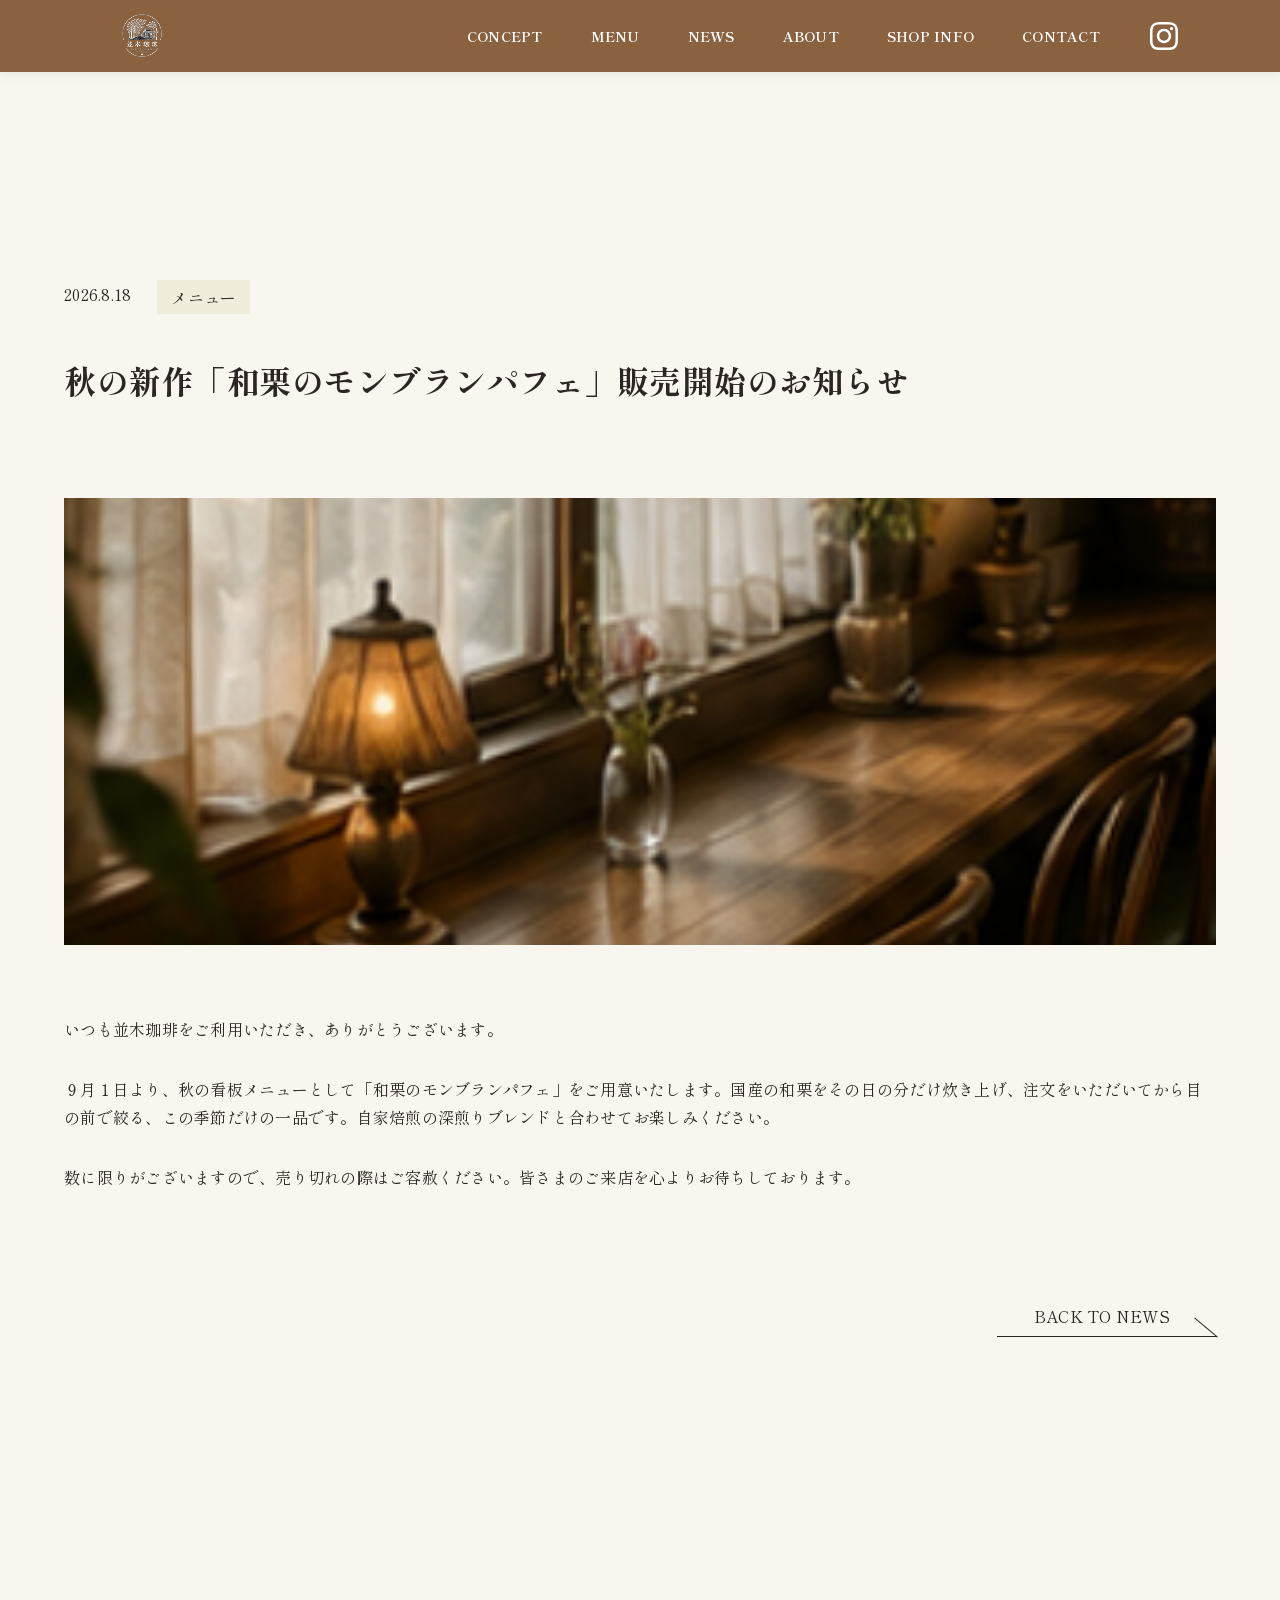
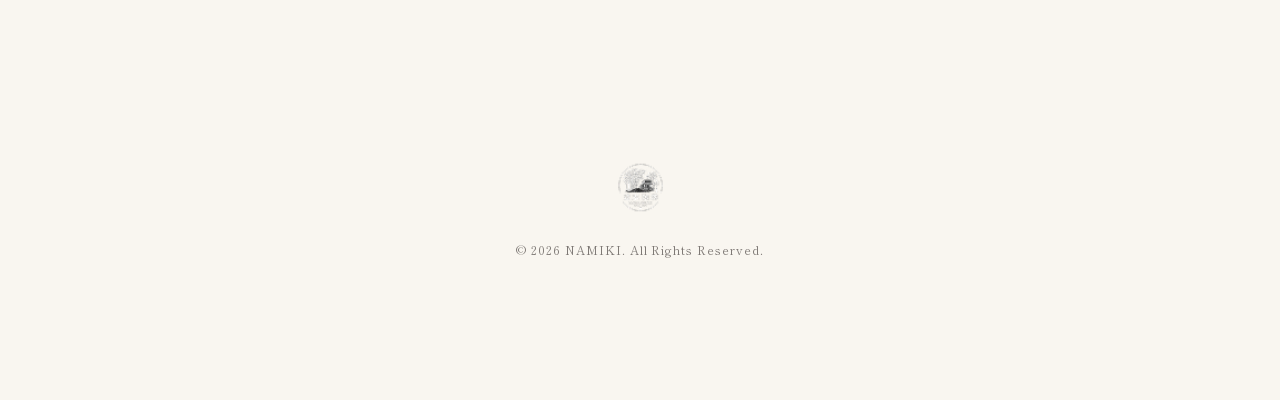
==== docs/news-single.html @ 64cb024b "Add static demo site for GitHub Pages WordPress なしでテーマのテンプレートを実行し、静的 HTML を書き出す ビルドスクリプトを追加。出力を docs" ====
<!doctype html>
<html lang="ja">
<head>
<meta charset="utf-8" />
<meta name="viewport" content="width=device-width,initial-scale=1" />
<meta name="format-detection" content="telephone=no" />

<meta name="description" content="街角の喫茶店。一杯ずつ淹れる珈琲と、季節の甘味。" />

<!-- favicon/web-clip-icon -->
<link rel="icon" href="./assets/img/favicon.ico" type="image/ico" />
<link rel="icon" href="./assets/img/favicon.png" type="image/png" />
<link rel="icon" href="./assets/img/favicon.svg" type="image/svg+xml" />
<link rel="apple-touch-icon" href="./assets/img/webclip.png" />

<!-- ogp -->
<meta property="og:site_name" content="並木珈琲" />
<meta property="og:url" content="news-single.html" />
<meta property="og:type" content="article" />
<meta property="og:title" content="秋の新作「和栗のモンブランパフェ」販売開始のお知らせ | 並木珈琲" />
<meta property="og:description" content="街角の喫茶店。一杯ずつ淹れる珈琲と、季節の甘味。" />
<meta property="og:locale" content="ja_JP" />
<meta name="twitter:card" content="summary_large_image" />

<!-- google fonts -->
<link rel="preconnect" href="https://fonts.googleapis.com" />
<link rel="preconnect" href="https://fonts.gstatic.com" crossorigin />


<title>秋の新作「和栗のモンブランパフェ」販売開始のお知らせ | 並木珈琲</title>
<link rel="stylesheet" href="https://fonts.googleapis.com/css2?family=Playfair+Display:ital,wght@0,400..900;1,400..900&amp;family=Shippori+Mincho&amp;display=swap" />
<link rel="stylesheet" href="./assets/css/reset.css" />
<link rel="stylesheet" href="./assets/css/main.css" />
</head>
<body class="page">

<!-- ▼header▼ -->
<header class="l_header">
	<h1 class="l_header-logo">
		<a href="index.html" class="l_header-logo_link">
			<img
				src="./assets/img/img_logo.png"
				alt="並木珈琲ロゴ"
				class="l_header-logo_img"
			/>
		</a>
	</h1>

	<nav class="l_header-nav js_nav">
			<ul class="l_header-nav_list">
		<li class="l_header-nav_item"><a href="index.html#concept" class="l_header-nav_link">CONCEPT</a></li>
		<li class="l_header-nav_item"><a href="index.html#menu" class="l_header-nav_link">MENU</a></li>
		<li class="l_header-nav_item"><a href="index.html#news" class="l_header-nav_link">NEWS</a></li>
		<li class="l_header-nav_item"><a href="index.html#about" class="l_header-nav_link">ABOUT</a></li>
		<li class="l_header-nav_item"><a href="index.html#shop-info" class="l_header-nav_link">SHOP INFO</a></li>
		<li class="l_header-nav_item"><a href="index.html#contact" class="l_header-nav_link">CONTACT</a></li>
		<li class="l_header-nav_item">
			<a href="https://instagram.com" target="_blank" rel="noopener" class="l_header-nav_link">
				<span class="l_header-nav_text-sp">Instagram</span>
				<svg class="l_header-nav_icon-pc" xmlns="http://www.w3.org/2000/svg" viewBox="0 0 448 512" width="24" height="24" fill="currentColor">
					<path d="M224.1 141c-63.6 0-114.9 51.3-114.9 114.9s51.3 114.9 114.9 114.9S339 319.5 339 255.9 287.7 141 224.1 141zm0 189.9c-41.4 0-75-33.6-75-75s33.6-75 75-75 75 33.6 75 75-33.6 75-75 75zm146.2-193.4c0 14.9-12 26.9-26.9 26.9-14.9 0-26.9-12-26.9-26.9s12-26.9 26.9-26.9c14.9 0 26.9 12 26.9 26.9zm76.1 27.2c-1.7-35.9-9.9-67.7-36.2-93.9-26.2-26.2-58-34.4-93.9-36.2-37-2.1-147.9-2.1-184.9 0-35.8 1.7-67.6 9.9-93.9 36.1s-34.4 58-36.2 93.9c-2.1 37-2.1 147.9 0 184.9 1.7 35.9 9.9 67.7 36.2 93.9s58 34.4 93.9 36.2c37 2.1 147.9 2.1 184.9 0 35.9-1.7 67.7-9.9 93.9-36.2 26.2-26.2 34.4-58 36.2-93.9 2.1-37 2.1-147.8 0-184.8zM398.8 388c-7.8 19.6-22.9 34.7-42.6 42.6-29.5 11.7-99.5 9-132.1 9s-102.7 2.6-132.1-9c-19.6-7.8-34.7-22.9-42.6-42.6-11.7-29.5-9-99.5-9-132.1s-2.6-102.7 9-132.1c7.8-19.6 22.9-34.7 42.6-42.6 29.5-11.7 99.5-9 132.1-9s102.7-2.6 132.1 9c19.6 7.8 34.7 22.9 42.6 42.6 11.7 29.5 9 99.5 9 132.1s2.7 102.7-9 132.1z" />
				</svg>
			</a>
		</li>
	</ul>
		</nav>

	<!--ハンバーガーメニュー-->
	<button class="m_hamburger js_hamburger" aria-label="メニューを開閉する">
		<span class="m_hamburger-bar"></span>
		<span class="m_hamburger-bar"></span>
		<span class="m_hamburger-bar"></span>
	</button>
</header>
<!-- ▲header▲ -->


	<div class="single_contents l_container">
		<main class="singe_main">
			<div class="single_main_meta">
				<time datetime="2026-08-18" class="single_main_meta-date">2026.8.18</time>
				<span class="single_main_meta-cat">メニュー</span>
			</div>
			<h1 class="single_main_title">秋の新作「和栗のモンブランパフェ」販売開始のお知らせ</h1>

							<div class="single_main_thumb-wrapper">
					<img src="./assets/img/img_gallery-03.png" width="1200" height="800" alt="" class="single_main_thumb" />				</div>
			
			<div class="single_main_contents">
				<p>いつも並木珈琲をご利用いただき、ありがとうございます。</p>
<p>９月１日より、秋の看板メニューとして「和栗のモンブランパフェ」をご用意いたします。国産の和栗をその日の分だけ炊き上げ、注文をいただいてから目の前で絞る、この季節だけの一品です。自家焙煎の深煎りブレンドと合わせてお楽しみください。</p>
<p>数に限りがございますので、売り切れの際はご容赦ください。皆さまのご来店を心よりお待ちしております。</p>			</div>

			<div class="single_main_btn-wrapper">
				<a href="news.html" class="single_main_btn">BACK TO NEWS</a>
			</div>
		</main>
	</div>


	<!-- ▼▼▼ footer  ▼▼▼ -->
	<footer class="l-footer">
		<h1 class="l-footer-logo">
			<a href="index.html" class="l_footer-logo_link">
				<img
					src="./assets/img/img_logo.png"
					alt="並木珈琲ロゴ"
					class="l-footer-logo-img"
				/>
			</a>
		</h1>
		<p class="l-copyright">&copy; 2026 NAMIKI. All Rights Reserved.</p>
	</footer>
	<!-- ▲▲▲ footer ここまで ▲▲▲ -->

	<script src="./assets/js/main.js"></script>
</body>
</html>
---- docs/assets/css/main.css ----
@charset "UTF-8";

/* --------------------------------------------------------------------------
   1. Variables
   -------------------------------------------------------------------------- */
:root {
  /* Color - スタイルガイド定義 */
  --color-cream: #f9f6f0;
  --color-beige: #f0eddc;
  --color-dark: #2c2523;
  --color-brown: #8a6240;
  --color-gray: #aaaaaa;
  --color-white: #ffffff;

  /* Color  */
  --color-text: var(--color-dark);
  --color-bg: var(--color-cream);
  --black-color: var(--color-dark);
  --white-color: var(--color-white);
  --gray-color: var(--color-gray);
  --primary-color: var(--color-cream);
  --accent-color: var(--color-brown);
  --beige-color: var(--color-beige);

  /* Font family */
  --font-display: "Playfair Display", serif; /* 大見出し・NEWS・ヘッダー */
  --font-jp-heading: "Zen Maru Gothic", sans-serif; /* メニュー(ナビ・タブ) */
  --font-jp-body: "Shippori Mincho", serif; /* 本文 */

  /* エイリアス用フォント定義 */
  --font-heading: var(--font-display);
  --font-nav: var(--font-jp-heading);
  --font-body: var(--font-jp-body);

  /* Font size */
  --fz-heading-sp: 24px;
  --fz-heading-pc: 36px;
  --fz-header-sp: 24px;
  --fz-header-pc: 14px;
  --fz-menu-sp: 16px;
  --fz-menu-pc: 18px;
  --fz-body-sp: 14px;
  --fz-body-pc: 16px;

  /* Letter spacing */
  --ls-heading: 0.15em;
  --ls-body: 0.016em;
  --ls-menu: 0.01em;

  /* Line height */
  --lh-base: 28px;

  /* Spacing */
  --section-gap-sp: 70px;
  --section-gap-pc: 140px;
  --section-padding-sp: 40px;
  --section-padding-pc: 90px;

  /* Container & Content Width */
  --container-max: 1200px;
  --content-width-sm: 840px;
  --content-width: 960px;
  --content-width-lg: 1088px;

  /* z-index (全体管理用) */
  --z-index-back: -1;
  --z-index-default: 1;
  --z-index-header: 100;
  --z-index-menu: 150;
  --z-index-modal: 200;
}

/* --------------------------------------------------------------------------
   2. Base & Utility
   -------------------------------------------------------------------------- */

*,
*::before,
*::after {
  box-sizing: border-box;
}

html {
  scroll-behavior: smooth;
}

html,
body {
  margin: 0;
  padding: 0;
}

body {
  font-family: var(--font-body);
  font-size: var(--fz-body-sp);
  line-height: calc(28 / 16); /* 1.75 */
  letter-spacing: var(--ls-body);
  color: var(--color-dark);
  background-color: var(--color-cream);
}

@media screen and (min-width: 768px) {
  body {
    font-size: var(--fz-body-pc);
  }
}

button,
span,
a {
  -webkit-tap-highlight-color: transparent;
}

button {
  cursor: pointer;
}

/* img タグを囲む共通ラッパー */
.img_wrapper {
  display: block;
  overflow: hidden;
  line-height: 0;
}

/* <img> タグ共通 */
.img_wrapper img {
  width: 100%;
  /* FIXME: 下記heightを変更 */
  height: 100%;
  object-fit: cover;
}

/* フォーカスリングの指定(アクセシビリティ配慮) */
a:focus-visible,
button:focus-visible {
  outline: 2px solid var(--color-brown);
  outline-offset: 2px;
}

/* ユーザーの視覚運動軽減設定への配慮 */
@media (prefers-reduced-motion: reduce) {
  *,
  *::before,
  *::after {
    animation-duration: 0.01ms;
    animation-iteration-count: 1;
    transition-duration: 0.01ms;
    scroll-behavior: auto;
  }
}

/* ---------- ユーティリティクラス (u_) ---------- */
.u_eyebrow {
  font-family: var(--font-heading);
  font-size: 24px;
  letter-spacing: var(--ls-heading);
  /* FIXME: 下記colorを変更 */
  color: var(--color-dark);
  /* FIXME: 下記margin-bottomを変更 */
  margin-bottom: 40px;
}

@media screen and (min-width: 768px) {
  .u_eyebrow {
    font-size: 16px;
    margin-bottom: 24px;
  }
}

.u_ta-center {
  text-align: center;
}

/* 画面幅による表示切り替え  */
@media screen and (min-width: 375px) {
  .u_sm-dn {
    display: none;
  }
}

@media screen and (min-width: 1080px) {
  .u_lg-dn {
    display: none;
  }
}

/* ---------- 共通コンテナ & セクション余白 ---------- */

/* コンテナ(各セクションの __inner に適用) */
.page_top__concept__inner,
.page_top__menu__inner,
.page_top__news__inner,
.page_top__about__inner,
.page_top__shop-info__inner,
.page_top__contact__inner {
  width: 100%;
  max-width: var(--container-max);
  margin-left: auto;
  margin-right: auto;
  padding-left: 20px;
  padding-right: 20px;
}

@media screen and (min-width: 768px) {
  .page_top__concept__inner,
  .page_top__menu__inner,
  .page_top__news__inner,
  .page_top__about__inner,
  .page_top__shop-info__inner,
  .page_top__contact__inner {
    padding-left: 40px;
    padding-right: 40px;
  }
}

/* セクション間・セクション内の余白 */
.page_top__concept,
.page_top__menu,
.page_top__news,
.page_top__about,
.page_top__shop-info,
.page_top__contact {
  margin-top: var(--section-gap-sp);
  /* padding-top: var(--section-padding-sp); */
  padding-bottom: var(--section-padding-sp);
}

@media screen and (min-width: 768px) {
  .page_top__concept,
  .page_top__menu,
  .page_top__news,
  .page_top__about,
  .page_top__shop-info,
  .page_top__contact {
    margin-top: var(--section-gap-pc);
    /* pl-footeradding-top: var(--section-padding-pc); */
    padding-bottom: var(--section-padding-pc);
  }
}

body.top-page .l_header {
  position: absolute;
  top: 0;
  left: 0;
  width: 100%;
  background-color: transparent;
  border-bottom: none;
  z-index: 100;
  box-sizing: border-box;
}

@media screen and (min-width: 1090px) {
  body.top-page .l_header {
    padding: 0 100px;
    background-color: transparent;
  }
}

body.top-page .m_slider {
  width: 100vw;
  /* FIXME: 下記heightを追加 */
  height: 100vh;
  max-width: 100vw;
  margin-left: calc(50% - 50vw);
  margin-top: 0;
  position: relative;
  z-index: 1;
}

@media screen and (min-width: 1090px) {
  body.top-page .m_slider {
    height: 100vh;
  }
}

@media screen and (min-width: 1090px) {
  body.top-page .m_slider__catch {
    left: max(20px, calc((100vw - var(--container-max, 1200px)) / 2 + 100px));
    transform: none;
  }
}
/* --------------------------------------------------------------------------
   Header & Hamburger Component
   -------------------------------------------------------------------------- */
.l_header {
  background-color: var(--accent-color);
  font-family: var(--font-ja-body);
  height: 72px;
  width: 100%;
  padding: 0 16px;
  display: flex;
  justify-content: space-between;
  align-items: center;
  position: fixed;
  top: 0;
  left: 0;
  z-index: var(--z-index-header);
  /* ▼追加: スクロール連動アニメーション用のtransition */
  transition:
    transform 0.35s ease,
    background-color 0.35s ease,
    box-shadow 0.35s ease;
}

@media screen and (min-width: 1090px) {
  .l_header {
    padding: 0 100px;
    /* ▼修正: ここにあった position: absolute; を削除。
       全ページのPC幅に効いてしまい、下層ページのヘッダーが
       固定されなくなっていたのが原因。position指定はトップページ専用の
       ルール（body.top-page .l_header 系）側にのみ持たせる。 */
  }
}

/* ▼追加: スクロールでヘッダーが固定表示に切り替わった時の影(全ページ共通) */
.l_header.is-fixed {
  box-shadow: 0 2px 12px rgba(0, 0, 0, 0.08);
}

/* ▼追加・修正: トップページはSP・PC問わず、スクロール後に固定表示へ切り替える。
   メディアクエリで囲むとSP版で効かなくなるため、ここでは全幅共通にする。 */
body.top-page .l_header.is-fixed {
  position: fixed;
  background-color: var(--accent-color);
}

/* ▼追加: 下スクロールで隠す */
.l_header.is-hidden {
  transform: translateY(-100%);
}

/* ▼追加: ハンバーガーメニューが開いている間は隠さない */
.l_header.is-hidden:has(.l_header-nav.is-active) {
  transform: translateY(0);
}

.l_header-logo {
  width: 112px;
  height: auto;
  display: flex;
  align-items: center;
}

.l_header-logo_link {
  height: 100%;
  display: flex;
  align-items: center;
}

@media screen and (min-width: 343px) {
  .l_header-logo_img {
    width: 84px;
    height: auto;
  }
}

.l_header-nav {
  position: fixed;
  top: 0;
  right: 0;
  bottom: 0;
  left: 0;
  z-index: 9998;
  background: var(--black-color);

  opacity: 0;
  pointer-events: none;
  transition: opacity 0.3s ease;

  display: flex;
  justify-content: center;
  align-items: center;
}

.l_header-nav.is-active {
  opacity: 1;
  pointer-events: auto;
}

@media screen and (min-width: 1090px) {
  .l_header-nav {
    display: block;
    opacity: 1;
    position: static;
    background: transparent;
    pointer-events: auto;
  }
}

/* --- ナビゲーションの中身 --- */
.l_header-nav_list {
  display: flex;
  flex-direction: column;
  align-items: center;
  gap: 40px;
}

@media screen and (min-width: 1090px) {
  .l_header-nav_list {
    flex-direction: row;
    gap: 0;
  }
}

.l_header-nav_item {
  text-align: center;
  font-size: 16px;
  font-weight: bold;
}

.l_header-nav_item a {
  color: var(--white-color);
  text-decoration: none;
}

@media screen and (min-width: 1090px) {
  .l_header-nav_item {
    font-size: 14px;
    margin-left: 48px;
  }
  .l_header-nav_item:first-child {
    margin-left: 0;
  }
}

.l_header-nav_icon-pc {
  display: none;
}
.l_header-nav_text-sp {
  display: inline;
}

@media screen and (min-width: 1090px) {
  .l_header-nav_text-sp {
    display: none;
  }
  .l_header-nav_icon-pc {
    display: block;
    width: 32px;
    height: 32px;
    color: var(--white-color);
    transition: opacity 0.3s ease;
  }
  .l_header-nav_icon-pc:hover {
    opacity: 0.7;
  }
  .l_header-nav_link {
    display: flex;
    align-items: center;
    height: 100%;
  }
}

/* --- 🍔 ハンバーガーボタン --- */
.m_hamburger {
  display: flex;
  flex-direction: column;
  justify-content: space-between;
  width: 30px;
  height: 20px;
  background: transparent;
  border: none;
  cursor: pointer;
  padding: 0;
  z-index: 9999;
  position: relative;
}

@media screen and (min-width: 1090px) {
  .m_hamburger {
    display: none;
  }
}

.m_hamburger-bar {
  display: block;
  width: 100%;
  height: 2px;
  background-color: var(--white-color);
  position: absolute;
  left: 0;

  transition:
    transform 0.3s ease,
    opacity 0.3s ease,
    top 0.3s ease;
}

.m_hamburger-bar:nth-child(1) {
  top: 0;
}
.m_hamburger-bar:nth-child(2) {
  top: 9px;
}
.m_hamburger-bar:nth-child(3) {
  top: 18px;
}

/* --- ❌ ボタンがアクティブ（開いた時）の変形 --- */
.js_hamburger.is-active .m_hamburger-bar:nth-child(1) {
  top: 9px;
  transform: rotate(45deg);
}
.js_hamburger.is-active .m_hamburger-bar:nth-child(2) {
  opacity: 0;
}
.js_hamburger.is-active .m_hamburger-bar:nth-child(3) {
  top: 9px;
  transform: rotate(-45deg);
}

/* 背景スクロール固定用クラス */
.js_body.is-active {
  overflow: hidden;
}

/* --------------------------------------------------------------------------
   MV Slider
   -------------------------------------------------------------------------- */
.m_slider {
  position: relative;
  overflow: hidden;
  width: 100%;
  /* background-color: var(--color-dark); */
}

.m_slider__list {
  position: relative;
  width: 100%;
  margin: 0;
  padding: 0;
  list-style: none;
  /* FIXME: 下記heightを変更 */
  height: 100%;
}

@media screen and (min-width: 1090px) {
  .m_slider__list {
    height: 100%;
  }
}

.m_slider__item {
  position: absolute;
  top: 0;
  left: 0;
  width: 100%;
  height: 100%;
  opacity: 0;
  visibility: hidden;
  transition:
    opacity 1.5s ease-in-out,
    visibility 1.5s ease-in-out;
  z-index: 1;
}

.m_slider__item.is-active {
  opacity: 1;
  visibility: visible;
  z-index: 2;
}

.m_slider__img-wrap {
  width: 100%;
  height: 100%;
}

.m_slider__img {
  display: block;
  width: 100%;
  height: 100%;
  object-fit: cover;
}

.m_slider__img--sp {
  display: block;
}

@media screen and (min-width: 1090px) {
  .m_slider__img--sp {
    display: none;
  }
}

.m_slider__img--pc {
  display: none;
}

@media screen and (min-width: 1090px) {
  .m_slider__img--pc {
    display: block;
  }
}

.m_slider__catch {
  position: absolute;
  writing-mode: vertical-rl;
  white-space: nowrap;
  font-family: var(--font-jp-body);
  color: var(--color-white);
  text-shadow: 0 2px 10px rgba(0, 0, 0, 0.6);
  z-index: calc(var(--z-index-default) + 10);
  pointer-events: none;
  margin: 0;
  padding: 0;
  top: 50%;
  left: 50%;
  transform: translate(-50%, -50%);
  /* FIXME: 下記font-sizeをデザインカンプに合わせて変更 */
  font-size: 36px;
  /* FIXME: 下記letter-spacingをデザインカンプに合わせて変更 */
  letter-spacing: 0.15em;
  line-height: 1.8;
}

@media screen and (min-width: 1090px) {
  .m_slider__catch {
    top: 193px;
    left: calc(50% - 545px + 236px);
    transform: none;
    font-size: 28px;
    line-height: 2.2;
  }
}
/* --------------------------------------------------------------------------
   Concept 
   -------------------------------------------------------------------------- */
.page_top__concept {
  /* FIXME: 下記padding-topとbottomを変更 */
  /* padding-top: 154px; */
  padding-bottom: 70px;

  @media screen and (min-width: 1090px) {
    /* padding-top: 140px; */
    padding-bottom: 112px;
  }
}

.page_top__concept__inner {
  width: 100%;
  margin: 0 auto;

  /* @media screen and (min-width: 1090px) {
    display: grid;
    grid-template-columns: 1fr 300px;
    grid-template-rows: auto auto 1fr;
    column-gap: 134px;
    align-items: start;
  } */
}

.page_top__concept .u_eyebrow {
  margin-bottom: 40px;
  font-size: 24px;
}

@media screen and (min-width: 768px) {
  .page_top__concept .u_eyebrow {
    font-size: 36px;
  }
}

@media screen and (min-width: 1090px) {
  /* margin-bottom: 90px;
  grid-column: 1;
  grid-row: 1; */
}

@media (min-width: 1090px) {
  .page_top__contact .u_eyebrow {
    font-size: 36px;
  }
}

@media screen and (min-width: 768px) {
  .top_concept_contents-wrapper {
    display: flex;
    justify-content: space-between;
    gap: 80px;
  }
}

@media screen and (min-width: 1080px) {
  .top_concept_contents-wrapper {
    padding-right: 100px;
    padding-left: 100px;
  }
}

.page_top__concept__heading {
  /* FIXME: 下記font-familyのvarの中身を変更 */
  font-family: var(--font-jp-body);
  font-size: var(--fz-heading-sp, 24px);
  letter-spacing: var(--ls-heading, 0.1em);
  line-height: 1.6;
  margin-bottom: 36px;

  /* @media screen and (min-width: 1090px) {
    font-size: var(--fz-heading-pc, 28px);
    margin-bottom: 61px;
    grid-column: 1;
    grid-row: 2;
  } */
}

/* .page_top__concept__body {
  @media screen and (min-width: 1090px) {
    grid-column: 1;
    grid-row: 3;
  }
} */

.page_top__concept__desc {
  font-family: var(--font-jp-body);
  font-size: var(--fz-body-sp, 14px);
  letter-spacing: var(--ls-body, 0.05em);
  line-height: 1.8;

  &:nth-child(1) {
    margin-bottom: 29px;

    /* @media screen and (min-width: 1090px) {
      margin-bottom: 28px;
    } */
  }

  &:nth-child(2) {
    margin-bottom: 25px;

    /* @media screen and (min-width: 1090px) {
      margin-bottom: 28px;
    } */
  }

  &:nth-child(3) {
    margin-bottom: 42px;

    /* @media screen and (min-width: 1090px) {
      margin-bottom: 0;
    } */
  }
  /* 
  @media screen and (min-width: 1090px) {
    font-size: var(--fz-body-pc, 15px);
  } */
}

.page_top__concept__imgs {
  position: relative;
  /* display: flex; */
  width: 100%;
  aspect-ratio: 343 / 212;
  /* height: 220px; */

  /* @media screen and (min-width: 768px) {
    grid-column: 2;
    grid-row: 1 / 4;
    position: static;
    flex-direction: column;
    height: auto;
    gap: 15px;
  } */
}

@media screen and (min-width: 768px) {
  .page_top__concept__imgs {
    position: static;
    display: flex;
    flex-direction: column;
    gap: 16px;
    max-width: 250px;
  }
}

.page_top__concept__img:nth-child(1) {
  position: absolute;
  top: 0;
  left: 0;
  width: 58%;
  z-index: 2;
}

@media screen and (min-width: 768px) {
  .page_top__concept__img:nth-child(1) {
    position: static;
    width: 100%;
  }
}

.page_top__concept__img:nth-child(2) {
  position: absolute;
  bottom: 0px;
  right: 0;
  width: 58%;
  z-index: 1;
}

@media screen and (min-width: 768px) {
  .page_top__concept__img:nth-child(2) {
    position: static;
    width: 100%;
  }
}

/* --------------------------------------------------------------------------
   Menu 
   -------------------------------------------------------------------------- */
.page_top__menu {
  /* padding-top: 64px; */

  @media screen and (min-width: 1090px) {
    padding-top: 140px;
  }
}

.page_top__menu .u_eyebrow {
  margin-bottom: 40px;
  font-size: 24px;

  @media screen and (min-width: 1090px) {
    margin-bottom: 90px;
  }
}

@media (min-width: 768px) {
  .page_top__menu .u_eyebrow {
    font-size: 36px;
  }
}

/* 季節限定（おすすめ）ブロック */
.page_top__menu__featured {
  position: relative;
  width: 100%;
  margin-left: auto;
  margin-right: auto;
  margin-bottom: 40px;

  @media screen and (min-width: 1090px) {
    max-width: 841px;
    margin-bottom: 60px;
  }
}

.page_top__menu__featured-img {
  width: 100%;
  overflow: hidden;
  margin-bottom: 8px;

  @media screen and (min-width: 1090px) {
    margin-bottom: 12px;
  }
}

.page_top__menu__featured-img-el {
  width: 100%;
  height: auto;
  display: block;
  object-fit: cover;
}

.page_top__menu__featured-name {
  font-family: var(--font-jp-body);
  font-size: var(--fz-body-sp, 14px);
  letter-spacing: var(--ls-body, 0.05em);
  line-height: 1.4;
  text-align: center;
  margin-bottom: 4px;

  @media screen and (min-width: 1090px) {
    font-size: var(--fz-body-pc, 16px);
    margin-bottom: 8px;
  }
}

.page_top__menu__featured-price {
  font-family: var(--font-jp-body);
  font-size: var(--fz-body-sp, 14px);
  letter-spacing: var(--ls-body, 0.05em);
  line-height: 1.4;
  text-align: center;
  color: var(--black-color);

  @media screen and (min-width: 1090px) {
    font-size: var(--fz-body-pc, 16px);
  }
}

.m_badge {
  position: absolute;
  top: -30px;
  right: 0;
  background-color: transparent;
  border: 1px solid var(--color-dark, #333);
  color: var(--color-dark, #333);
  font-size: 12px;
  padding: 2px 29px;
  z-index: 2;
  white-space: nowrap;

  @media screen and (min-width: 1090px) {
    top: -30px;
    right: 0;
    padding: 2px 12px;
    font-size: 11px;
  }
}

/* タブエリア */
.m_tab {
  width: 100%;
}

.m_tab__list {
  display: flex;
  justify-content: center;
  align-items: center;
  gap: 18px;
  margin-bottom: 40px;
  padding: 0;
  list-style: none;

  @media screen and (min-width: 1090px) {
    gap: 40px;
    margin-bottom: 74px;
  }
}

.m_tab__btn {
  display: flex;
  align-items: center;
  justify-content: center;
  width: 102px;
  height: 44px;
  padding: 0;
  background-color: transparent;
  border: 1px solid var(--color-dark, #333);
  color: var(--color-dark, #333);
  font-family: var(--font-heading, sans-serif);
  font-size: 14px;
  letter-spacing: 0.1em;
  cursor: pointer;
  transition:
    background-color 0.3s ease,
    color 0.3s ease;

  &.is-active {
    background-color: var(--color-dark, #333);
    color: var(--color-white, #fff);
  }

  @media screen and (min-width: 1090px) {
    width: 216px;
    height: 56px;
    font-size: 16px;
  }
}

/* --- タブパネル全体 --- */
.page_top__menu__list {
  display: flex;
  flex-direction: column;
  gap: 30px;
  margin: 0;
  padding: 0;

  @media screen and (min-width: 1090px) {
    gap: 60px;
  }
}

.page_top__menu__list.is-hidden {
  display: none;
}

/* --- 1〜3個目のグループ（SP: 1列 / PC: 上2個・下1個） --- */
.page_top__menu__group-top {
  display: grid;
  grid-template-columns: 1fr;
  gap: 40px 0;
  margin: 0;
  padding: 0;
  list-style: none;

  @media screen and (min-width: 1090px) {
    display: grid;
    grid-template-columns: 476px 476px;
    justify-content: center;
    gap: 60px 136px;

    .page_top__menu__item:nth-child(3) {
      grid-column: 1 / 3;
      width: 476px;
      justify-self: center;
    }
  }
}

/* --- 4番目以降のグループ（SP: 2列グリッド / PC: 3列グリッド） --- */
.page_top__menu__group-bottom {
  display: grid;
  grid-template-columns: repeat(2, 1fr);
  gap: 30px 16px;
  margin: 0;
  padding: 0;
  list-style: none;

  @media screen and (min-width: 1090px) {
    display: grid;
    grid-template-columns: repeat(3, 340px);
    justify-content: center;
    gap: 60px 35px;
  }
}

/* 共通アイテムパーツ */
.page_top__menu__item {
  width: 100%;
  text-align: center;

  &--empty {
    grid-column: 1 / -1;
    padding: 60px 0;
    color: var(--color-gray, #888);
    font-size: 14px;
  }
}

/* サムネイル画像 */
.page_top__menu__thumb {
  width: 100%;
  aspect-ratio: 343 / 239;
  overflow: hidden;
  margin-bottom: 8px;

  @media screen and (min-width: 1090px) {
    .page_top__menu__group-top & {
      width: 476px;
      height: 332px;
      aspect-ratio: auto;
    }
    .page_top__menu__group-bottom & {
      width: 340px;
      height: 237px;
      aspect-ratio: auto;
    }
    margin-bottom: 16px;
  }
}

.page_top__menu__thumb-el {
  width: 100%;
  height: 100%;
  object-fit: cover;
  display: block;
}

/* 商品名 */
.page_top__menu__name {
  font-family: var(--font-jp-body);
  font-size: var(--fz-body-sp, 13px);
  letter-spacing: var(--ls-body, 0.05em);
  line-height: 1.4;
  text-align: center;
  margin-bottom: 2px;

  @media screen and (min-width: 1090px) {
    font-size: var(--fz-body-pc, 16px);
    margin-bottom: 8px;
  }
}

/* 価格 */
.page_top__menu__price {
  font-family: var(--font-jp-body);
  font-size: var(--fz-body-sp, 13px);
  letter-spacing: var(--ls-body, 0.05em);
  line-height: 1.4;
  text-align: center;
  /* FIXME: 下記colorを変更 */
  color: var(--color-dark);

  @media screen and (min-width: 1090px) {
    font-size: var(--fz-body-pc, 16px);
  }
}

/* --------------------------------------------------------------------------
   News
   -------------------------------------------------------------------------- */

.page_top__news {
  background-color: var(--color-cream);
  padding-top: 40px;
  padding-bottom: 40px;
  margin-top: 280px;
}

@media (min-width: 768px) {
  .page_top__news {
    padding-right: 100px;
    padding-left: 100px;
    margin-top: 280px;
  }
}

.page_top__news .u_eyebrow {
  margin-bottom: 40px;
  font-size: 24px;
}

@media (min-width: 768px) {
  .page_top__news .u_eyebrow {
    margin-bottom: 90px;
    font-size: 36px;
  }
}

.page_top__news__inner {
  width: 100%;
  max-width: var(--grid-pc);
  margin: 0 auto;
  padding: 0 16px;
}

@media (min-width: 1090px) {
  .page_top__news__inner {
    padding: 0 20px;
  }
}

.page_top__news__list {
  display: flex;
  flex-direction: column;
  gap: 12px;
  margin-bottom: 40px;
}

@media (min-width: 1090px) {
  .page_top__news__list {
    gap: 16px;
    margin-bottom: 50px;
  }
}

/* 記事カード個別 */
.page_top__news__item {
  display: block;
  background-color: var(--color-white);
  padding: 20px 16px;
  text-decoration: none;
  border: 1px solid rgba(44, 37, 35, 0.03);
  transition:
    transform 0.3s ease,
    box-shadow 0.3s ease;
}

@media (min-width: 1090px) {
  .page_top__news__item {
    padding: 24px 30px;
  }
}

.page_top__news__item:hover {
  transform: translateY(-2px);
  box-shadow: 0 8px 20px rgba(44, 37, 35, 0.06);
}

.page_top__news__meta {
  display: flex;
  align-items: center;
  gap: 16px;
  margin-bottom: 10px;
}

.page_top__news__date {
  font-family: var(--font-en-logo);
  font-size: 13px;
  color: #a0a0a0;
  letter-spacing: 0.05em;
}

.page_top__news__category {
  font-family: var(--font-ja-body);
  font-size: 11px;
  background-color: #efece7;
  color: var(--color-dark);
  padding: 2px 14px;
  letter-spacing: 0.05em;
}

.page_top__news__title {
  font-family: var(--font-ja-body);
  font-size: 15px;
  font-weight: 700;
  line-height: 1.5;
  color: var(--color-dark);
  transition: opacity 0.3s ease;
}

@media (min-width: 1090px) {
  .page_top__news__title {
    font-size: 17px;
  }
}

.page_top__news__item:hover .page_top__news__title {
  opacity: 0.7;
}

/* VIEW MORE ボタン */
.page_top__news__more-container {
  display: flex;
  justify-content: flex-end;
  margin-top: 30px;
}

@media (min-width: 1090px) {
  .page_top__news__more-container {
    margin-top: 40px;
  }
}

.page_top__news__more-btn {
  position: relative;
  font-family: var(--font-en-logo);
  font-size: 13px;
  color: var(--color-dark);
  text-decoration: none;
  letter-spacing: 0.15em;
  padding-bottom: 8px;
  padding-right: 32px;
  border-bottom: 1px solid var(--color-dark);
  transition:
    color 0.3s ease,
    border-color 0.3s ease;
}

.page_top__news__more-btn::after {
  content: "";
  position: absolute;
  bottom: 0;
  right: 0;
  width: 12px;
  height: 0;
  border-bottom: 1px solid var(--color-dark);
  transform: rotate(45deg);
  transform-origin: bottom right;
  transition: background-color 0.3s ease;
}

.page_top__news__more-btn:hover {
  color: var(--color-accent);
}

.page_top__news__more-btn:hover::after {
  border-right-color: var(--color-accent);
}

main {
  max-width: 1200px;
  margin: 0 auto;
  padding: clamp(70px, 15vw, 140px) clamp(16px, 3vw, 24px);
}

.top-title {
  font-family: "Playfair Display";
  font-size: clamp(24px, 12px + 3vw, 36px);
  letter-spacing: 0.01em;
  color: #2c2523;
  /* FIXME: 下記を追記 */
  margin-top: 40px;
}

.posts {
  max-width: 842px;
  margin: clamp(20px, 10vw, 32px) auto 0;
}

.post {
  background: #fff;
  /* ▼追加: ホバーアニメーション用のtransition */
  transition:
    transform 0.3s ease,
    box-shadow 0.3s ease;
}

.post:not(:first-child) {
  margin-top: 32px;
}

/* ▼追加: カード全体がふわっと浮き上がるホバーエフェクト
   (page_top__news__item:hover と同じ動き) */
.post:hover {
  transform: translateY(-2px);
  box-shadow: 0 8px 20px rgba(44, 37, 35, 0.06);
}

.post_content {
  padding: clamp(20px, 6.3vw, 53px) clamp(20px, 7.5vw, 60px);
}

.post_meta {
  display: flex;
  align-items: center;
  gap: 16px;
}

.post_meta-date {
  color: #aaa;
  font-size: 16px;
  font-weight: bold;
  line-height: 23px;
  letter-spacing: 0;
  margin-right: 60px;
}

.post_meta-cat {
  display: inline-block;
  font-size: 12px;
  letter-spacing: 0.2em;
  line-height: 23px;
  padding: 3px 14px;
  background: #f0eddc;
}

.post_title {
  font-size: 18px;
  font-weight: bold;
  line-height: 35.2px;
  letter-spacing: 0;
  margin-top: 14px;
  /* ▼追加: ホバー時のフェード用transition */
  transition: opacity 0.3s ease;
}

/* ▼追加: ホバー時にタイトルの色を少し薄くする */
.post:hover .post_title {
  opacity: 0.7;
}

/* ---------- pagination ---------- */

.pagination {
  display: flex;
  align-items: center;
  justify-content: center;
  /* sp: 40px / pc: 90px */
  margin-top: clamp(40px, 10vw, 90px);
  gap: 8px;
}

.pagination_numbers {
  font-family: var(--font-jp-body);
  font-weight: bold;
  font-style: 16px;
  display: flex;
  align-items: center;
  justify-content: center;
  border: 2px;
  background-color: #f7f7f7;
  height: 40px;
  width: 40px;
  background: #fff;
}

.pagination_numbers__current {
  color: #fff;
  background: #8a6240;
}

.pagination_numbers__between {
  color: #333333;
  font-family: "Noto Sans JP";
}

.pagination_numbers__next {
  position: relative;
}

.pagination_numbers__next::before {
  content: "";
  width: 8px;
  height: 8px;
  border-top: 1px solid #2c2523;
  border-right: 1px solid #2c2523;
  transform: rotate(45deg);
}

/* --------------------------------------------------------------------------
   3. Single Page (個別ページ)
   -------------------------------------------------------------------------- */
.single_contents {
  width: 100%;
  padding-top: 70px;
  padding-bottom: 70px;
  font-family: var(--font-body);
  letter-spacing: var(--ls-body);
  box-sizing: border-box;
}

@media screen and (min-width: 768px) {
  .single_contents {
    padding-top: 140px;
    padding-bottom: 140px;
  }
}

.single_main_meta {
  display: flex;
  align-items: start;
}

.single_main_meta-date {
  font-size: 14px;
}

@media screen and (min-width: 768px) {
  .single_main_meta-date {
    font-size: 16px;
  }
}

.single_main_meta-cat {
  font-size: 12px;
  padding: 1.5px 14px;
  background: var(--beige-color);
  margin-left: 26px;
}

@media screen and (min-width: 768px) {
  .single_main_meta-cat {
    font-size: 16px;
    padding: 3px 14px;
  }
}

.single_main_title {
  font-size: 24px;
  font-weight: bold;
  letter-spacing: var(--ls-body);
  margin-top: 9px;
}

@media screen and (min-width: 1080px) {
  .single_main_title {
    font-size: 32px;
    margin-top: 38px;
  }
}

.single_main_thumb-wrapper {
  margin-top: 40px;
}

@media screen and (min-width: 1080px) {
  .single_main_thumb-wrapper {
    margin-top: 90px;
  }
}

.single_main_thumb {
  width: 100%;
  height: 201px;
  object-fit: cover;
  display: block;
}

@media screen and (min-width: 768px) {
  .single_main_thumb {
    height: 447px;
  }
}

.single_main_contents {
  margin-top: 52px;
}

@media screen and (min-width: 1080px) {
  .single_main_contents {
    margin-top: 70px;
  }
}

.single_main_contents p {
  font-size: 14px;
}

@media screen and (min-width: 1080px) {
  .single_main_contents p {
    font-size: 16px;
  }
}

.single_main_contents p + p {
  margin-top: 32px;
}

.single_main_btn-wrapper {
  text-align: right;
  margin-top: 70px;
}

@media screen and (min-width: 1080px) {
  .single_main_btn-wrapper {
    margin-top: 90px;
  }
}

.single_main_btn {
  font-size: 14px;
  display: inline-block;
  position: relative;
  box-sizing: border-box;
  max-width: 220px;
  padding: 25px 35px 5px 31px;
  cursor: pointer;
  transition: all 0.3s;
}

@media screen and (min-width: 1080px) {
  .single_main_btn {
    font-size: 16px;
    padding: 21px 46px 7px 37px;
  }
}

.single_main_btn::before {
  content: "";
  position: absolute;
  width: 185px;
  height: 1px;
  background: var(--black-color);
  bottom: 0;
  left: 0;
  transition: all 0.3s;
}

@media screen and (min-width: 1080px) {
  .single_main_btn::before {
    width: 220px;
  }
}

.single_main_btn::after {
  content: "";
  position: absolute;
  width: 23px;
  height: 1px;
  background: var(--black-color);
  rotate: 40deg;
  right: -3px;
  bottom: 7px;
  transition: all 0.3s;
}

@media screen and (min-width: 1080px) {
  .single_main_btn::after {
    width: 30px;
    right: -5px;
    bottom: 9px;
  }
}

.single_main_btn:hover::after,
.single_main_btn:hover::before {
  translate: 10px 0;
  transition: all 0.3s;
}

@media screen and (min-width: 1080px) {
  .single_main_btn:hover::after,
  .single_main_btn:hover::before {
    translate: 15px 0;
    transition: all 0.3s;
  }
}

.photo-section {
  background-color: var(--color-cream);
  padding-top: 40px;
  padding-bottom: 40px;
  margin-top: 280px;
}
/* ループスライドショー */
.about-slider-outer {
  width: 100%;
  overflow: hidden;
  margin-bottom: 40px;
}

.about-slider-track {
  display: flex;
  width: max-content;
}

/* 1グループ */
.about-slide-group {
  display: flex;
  gap: 12px;
  padding-right: 12px;
  animation: loop-slide 35s linear infinite;
}

/* スライドショー各列の画像共通 */
.about-slider-track img {
  width: 100%;
  height: 100%;
  object-fit: cover;
  display: block;
}

/* （小画像×2） */
.slide-col-double {
  display: flex;
  flex-direction: column;
  gap: 12px;
  width: 140px;
}
.slide-img-s {
  height: 94px;
}

/* 縦長 */
.slide-col-tall {
  width: 140px;
  height: 200px;
}

/* 細縦長 */
.slide-col-slim {
  width: 80px;
  height: 200px;
}

/* 横長 */
.slide-col-wide {
  width: 240px;
  height: 200px;
}

/* マウスホバー時に一時停止させる処理 */
.about-slider-outer:hover .about-slide-group {
  animation-play-state: paused;
}

/* ループアニメーション */
@keyframes loop-slide {
  0% {
    transform: translateX(0);
  }
  100% {
    transform: translateX(-100%);
  }
}

@media screen and (min-width: 375px) {
  .about-slider-group {
    gap: 24px;
    padding-right: 24px;
  }

  .slide-col-double {
    gap: 24px;
    width: 320px;
  }
  .slide-img-s {
    height: 180px;
  }

  .slide-col-tall {
    width: 320px;
    height: 384px;
  }

  .slide-col-slim {
    width: 140px;
    height: 384px;
  }

  .slide-col-wide {
    width: 480px;
    height: 384px;
  }
}
/* --------------------------------------------------------------------------
    About (page_top__about)
   -------------------------------------------------------------------------- */

.page_top__about {
  background-color: var(--color-cream);
  /* padding-top: 40px; */
  padding-bottom: 40px;
  margin-top: 140px;
}

@media screen and (min-width: 768px) {
  .page_top__about__inner {
    display: grid;
    grid-template-columns: 320px 1fr;
    grid-template-areas:
      "eyebrow eyebrow"
      "main  body"
      "sub  sub";
    gap: 40px 60px;
    align-items: start;
  }

  .page_top__about .u_eyebrow {
    grid-area: eyebrow;
    font-size: 36px;
  }
}

.page_top__about__main-img {
  aspect-ratio: 4 / 5;
  margin-bottom: 24px;
}

@media screen and (min-width: 768px) {
  .page_top__about__main-img {
    grid-area: main;
    margin-bottom: 0;
  }
}

.page_top__about__main-img-el {
  width: 100%;
  height: 100%;
  object-fit: cover;
}

.page_top__about__body {
  margin-bottom: 32px;
}

@media screen and (min-width: 768px) {
  .page_top__about__body {
    grid-area: body;
    margin-bottom: 0;
  }
}

.page_top__about__desc {
  font-family: var(--font-jp-body);
  font-size: var(--fz-body-sp);
  letter-spacing: var(--ls-body);
  line-height: var(--lh-base);
}

@media screen and (min-width: 768px) {
  .page_top__about__desc {
    font-size: var(--fz-body-pc);
    line-height: var(--lh-base);

  }
}

.page_top__about__desc + .page_top__about__desc {
  margin-top: 32px;
}

.page_top__about__sub-imgs {
  display: flex;
  gap: 12px;
}

@media screen and (min-width: 768px) {
  .page_top__about__sub-imgs {
    grid-area: sub;
    gap: 16px;
    margin-top: 40px; /* 追加：メイン行との間隔を広げる場合 */
  }
}

.page_top__about__sub-imgs > .img_wrapper {
  flex: 1;
  aspect-ratio: 4 / 3;
}

.page_top__about__sub-img-el {
  width: 100%;
  height: 100%;
  object-fit: cover;
}

/* --------------------------------------------------------------------------
    Shop Info (page_top__shop-info)
   -------------------------------------------------------------------------- */
.page_top__shop-info {
  background: url(../img/img_shop_SP.png);
  color: var(--color-white);
  margin-left: calc(50% - 50vw);
  margin-right: calc(50% - 50vw);
  width: 100vw;
  padding-top: 100px;
}

.page_top__shop-info .u_eyebrow {
  font-size: 24px;
  color: #fff;
}

@media screen and (min-width: 768px) {
  .page_top__shop-info .u_eyebrow {
    font-size: 36px;
    color: #fff;
  }
}

.page_top__shop-info__inner {
  background: rgba(38, 25, 15, 0.71);
}

@media screen and (min-width: 768px) {
  .page_top__shop-info__inner {
    background: rgba(38, 25, 15, 0.71);
    display: grid;
    grid-template-columns: 1fr 1fr;
    gap: 60px;
    align-items: start;
  }
}

.page_top__shop-info__name {
  font-family: var(--font-jp-body);
  /* FIXME: 下記font-sizeを変更 */
  font-size: 16px;
  letter-spacing: var(--ls-body);
  line-height: var(--lh-base);
  margin-bottom: 8px;
}

.page_top__shop-info__addr {
  font-family: var(--font-jp-body);
  font-size: var(--fz-body-sp);
  letter-spacing: var(--ls-body);
  line-height: var(--lh-base);
  /* FIXME: 下記margin-bottomを変更 */
  margin-bottom: 32px;
  color: rgba(255, 255, 255, 0.8);
}

@media screen and (min-width: 768px) {
  .page_top__shop-info__name,
  .page_top__shop-info__addr {
    font-size: var(--fz-body-pc);
  }
}

.page_top__shop-info__table {
  margin-bottom: 32px;
}

@media screen and (min-width: 768px) {
  .page_top__shop-info__table {
    margin-bottom: 0;
  }
}

.page_top__shop-info__row {
  display: flex;
  gap: 24px;
  /* FIXME: paddingとborder-bottomをコメントアウト */
  /* padding: 12px 0; */
  /* border-bottom: 1px solid rgba(255, 255, 255, 0.2); */
}

/* FIXME: 下記追記 */
.page_top__shop-info__row:not(:first-child) {
  padding-top: 12px;
}

.page_top__shop-info__row dt {
  flex: 0 0 80px;
  /* FIXME: 下記color変更 */
  color: var(--color-white);
  /* FIXME: 下記font-sizeを変更 */
  font-size: 14px;
}

.page_top__shop-info__row dd {
  font-family: var(--font-jp-body);
  font-size: var(--fz-body-sp);
  letter-spacing: var(--ls-body);
  line-height: var(--lh-base);
}

@media screen and (min-width: 768px) {
  .page_top__shop-info__row dd {
    font-size: var(--fz-body-pc);
  }
}

.page_top__shop-info__map {
  aspect-ratio: 4 / 3;
}

@media screen and (min-width: 768px) {
  .page_top__shop-info__map {
    margin-top: 87px;
  }
}

.page_top__shop-info__map iframe {
  width: 100%;
  height: 100%;
  border: 0;
}

/* --------------------------------------------------------------------------
   Contact (page_top__contact)
   -------------------------------------------------------------------------- */

.page_top__contact {
  background-color: var(--color-cream);
  /* padding-top: 60px; */
  /* padding-bottom: 30px; */
}

.page_top__contact .u_eyebrow {
  margin-bottom: 40px;
  font-size: 24px;
}

@media screen and (min-width: 768px) {
  .page_top__contact .u_eyebrow {
    font-size: 36px;
  }
}

.page_top__contact__inner {
  width: 100%;
  max-width: var(--grid-pc);
  margin: 0 auto;
  padding: 0 16px;
}

.page_top__contact__text {
  font-family: var(--font-ja-body);
  font-size: 14px;
  line-height: 2;
  letter-spacing: var(--ls-body);
  color: var(--color-dark);
  text-align: center;
  margin-bottom: 30px;
}

@media screen and (min-width: 768px) {
  .page_top__contact__text {
    font-size: var(--fz-body-pc);
  }
}

/* お問い合わせボタンレイアウト */
.page_top__contact__buttons {
  display: flex;
  flex-direction: column;
  align-items: center;
  gap: 16px;
  /* margin-bottom: 70px; */
}

/* ボタンの通常時スタイル */
.page_top__contact__btn {
  display: inline-flex;
  align-items: center;
  justify-content: center;
  gap: 12px;
  width: 100%;
  max-width: 280px;
  height: 48px;
  background-color: var(--color-white);
  border: 1px solid var(--color-dark);
  text-decoration: none;
  font-family: var(--font-en-logo);
  font-size: 14px;
  color: var(--color-dark);
  letter-spacing: 0.05em;
  transition:
    background-color 0.3s ease,
    color 0.3s ease,
    border-color 0.3s ease;
}

.page_top__contact__btn-icon {
  width: 18px;
  height: 18px;
  stroke: var(--color-dark);
  transition: stroke 0.3s ease;
}

/* ボタンのホバー時（反転エフェクト） */
.page_top__contact__btn:hover {
  background-color: var(--color-brown);
  border-color: var(--color-accent);
  color: var(--color-white);
}

.page_top__contact__btn:hover .page_top__contact__btn-icon {
  stroke: var(--color-white);
}

@media screen and (min-width: 1090px) {
  .page_top__contact__buttons {
    flex-direction: row;
    justify-content: center;
    gap: 24px;
  }
}
/* --------------------------------------------------------------------------
  Footer (l_footer)
   -------------------------------------------------------------------------- */
.l-footer {
  display: flex;
  flex-direction: column;
  align-items: center;
  /* border-top: 1px solid rgba(44, 37, 35, 0.1); */
  padding: 70px 0px 70px 0px;
}

@media screen and (min-width: 1090px) {
  .l-footer {
    padding: 140px 0px 140px 0px;
  }
}

.l-footer-logo {
  width: 93px;
  height: auto;
  margin-bottom: 20px;
  background-color: var(--primary-color);
}

.l-footer-logo-img {
  width: 100%;
  height: 100%;
  object-fit: contain;
}

.l-copyright {
  font-family: var(--font-en-logo);
  font-size: 12px;
  color: var(--color-dark);
  opacity: 0.6;
  letter-spacing: 0.08em;
}
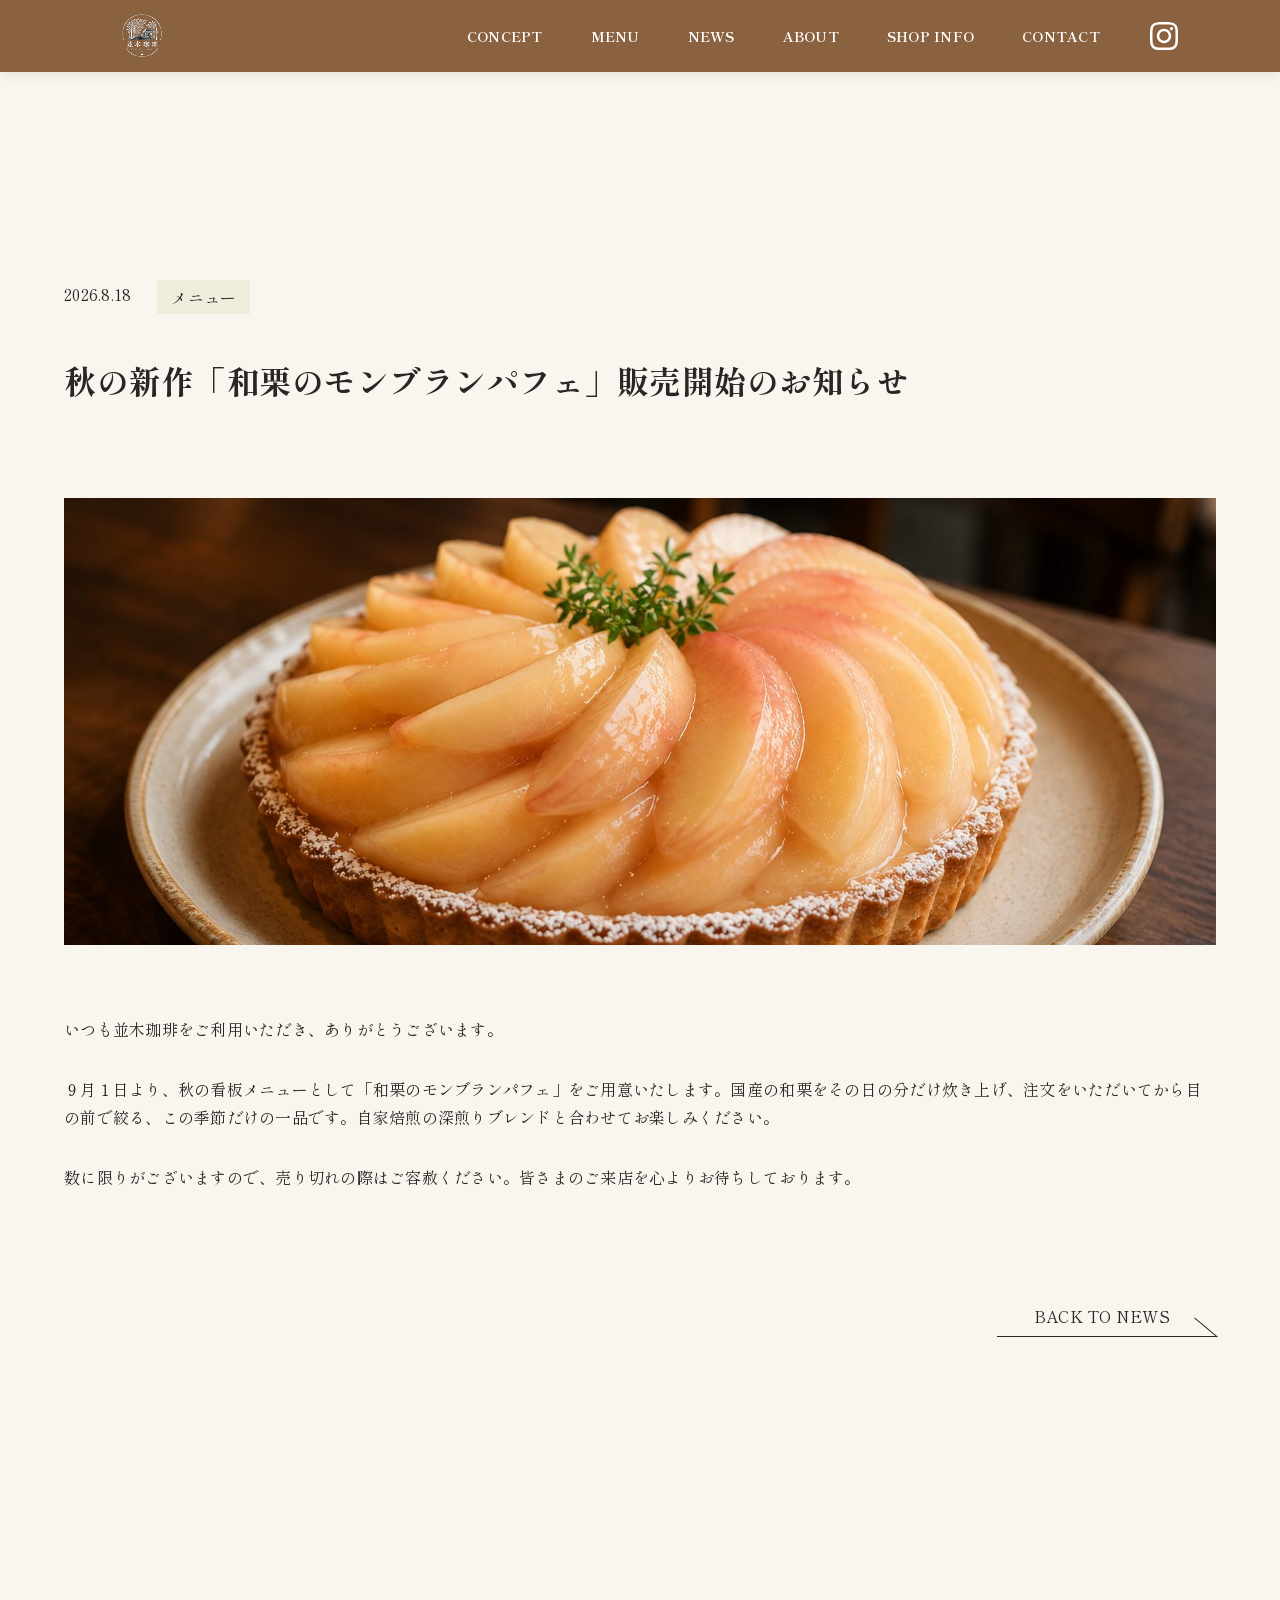
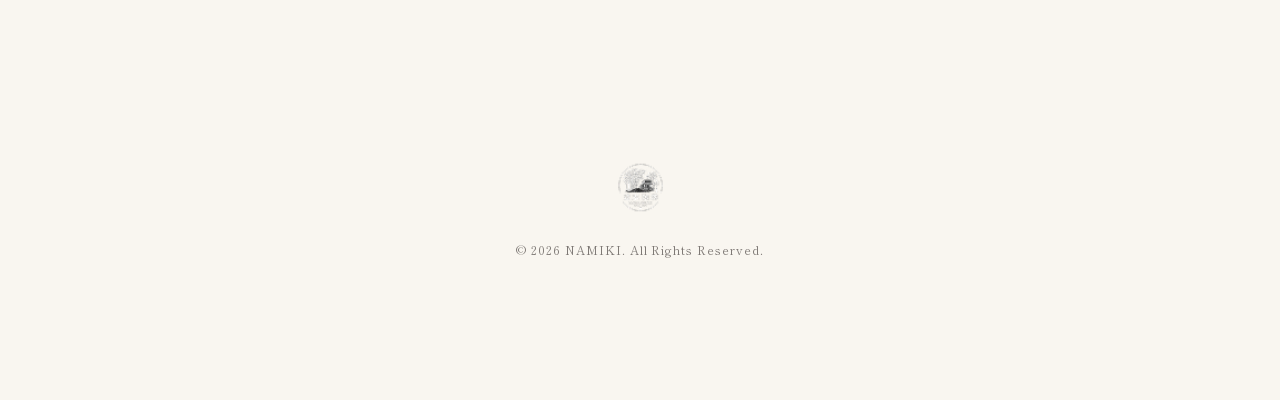
==== commit 64cb0c20: "Add remaining images and use PC background for shop info 不足していた画像 7 点を追加（LUNCH 3 点、季節限定メニュー、SHOP INF" ====
--- a/docs/news-single.html
+++ b/docs/news-single.html
@@ -84,7 +84,7 @@
 			<h1 class="single_main_title">秋の新作「和栗のモンブランパフェ」販売開始のお知らせ</h1>
 
 							<div class="single_main_thumb-wrapper">
-					<img src="./assets/img/img_gallery-03.png" width="1200" height="800" alt="" class="single_main_thumb" />				</div>
+					<img src="./assets/img/img_single_peach-tart_original.jpg" width="1536" height="1024" alt="" class="single_main_thumb" />				</div>
 			
 			<div class="single_main_contents">
 				<p>いつも並木珈琲をご利用いただき、ありがとうございます。</p>
--- a/docs/assets/css/main.css
+++ b/docs/assets/css/main.css
@@ -1788,7 +1788,7 @@
     Shop Info (page_top__shop-info)
    -------------------------------------------------------------------------- */
 .page_top__shop-info {
-  background: url(../img/img_shop_SP.png);
+  background: url(../img/img_shop_SP.jpg);
   color: var(--color-white);
   margin-left: calc(50% - 50vw);
   margin-right: calc(50% - 50vw);
@@ -1805,6 +1805,15 @@
   .page_top__shop-info .u_eyebrow {
     font-size: 36px;
     color: #fff;
+  }
+}
+
+/* PC では横長の背景画像に差し替える（SP 用画像は 376px 幅のため引き伸ばすと粗くなる） */
+@media screen and (min-width: 768px) {
+  .page_top__shop-info {
+    background-image: url(../img/img_shop_PC.jpg);
+    background-size: cover;
+    background-position: center;
   }
 }
 
